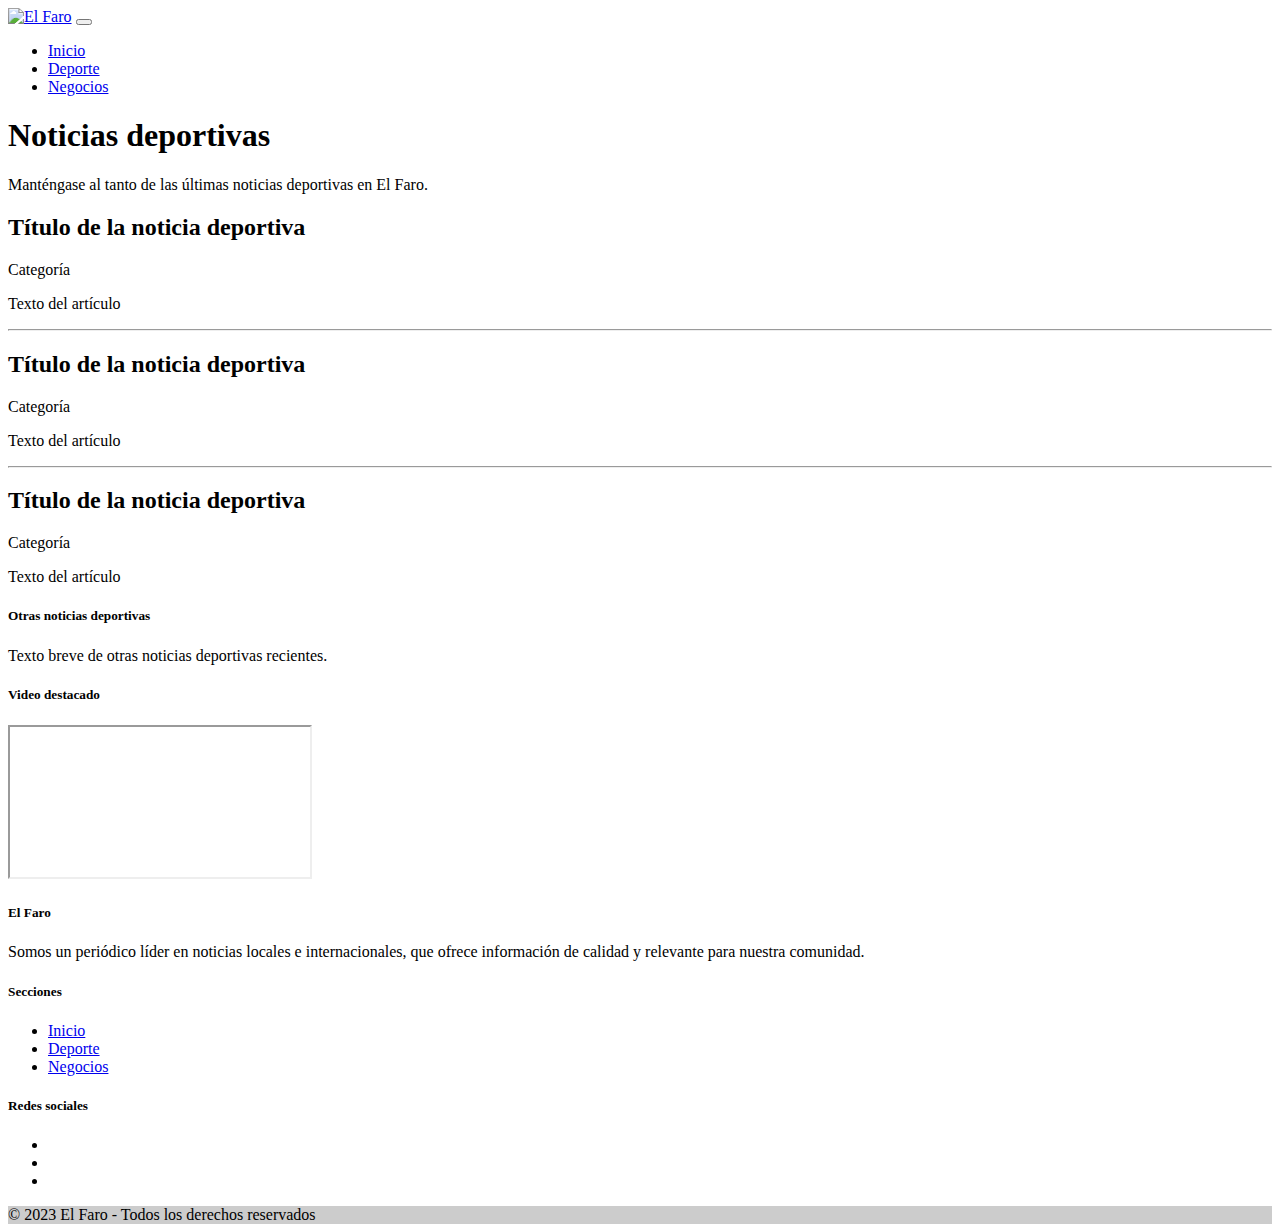
==== paginas/Deportes.html @ 7e8a6b6c "Add files via upload" ====
<!DOCTYPE html>
<html lang="es">
  <head>
    <meta charset="UTF-8">
    <meta name="viewport" content="width=device-width, initial-scale=1.0">
    <title>El Faro - Deportes</title>
    <link rel="stylesheet" href="style.css">
    <link href="https://cdn.jsdelivr.net/npm/bootstrap@5.3.0-alpha3/dist/css/bootstrap.min.css" rel="stylesheet" integrity="sha384-KK94CHFLLe+nY2dmCWGMq91rCGa5gtU4mk92HdvYe+M/SXH301p5ILy+dN9+nJOZ" crossorigin="anonymous">
  </head>
  <body>
    <nav class="navbar navbar-expand-lg navbar-light bg-light">
      <div class="container-fluid">
        <a class="navbar-brand" href="#"><img src="logo.png" alt="El Faro" height="50"></a>
        <button class="navbar-toggler" type="button" data-bs-toggle="collapse" data-bs-target="#navbarNav" aria-controls="navbarNav" aria-expanded="false" aria-label="Toggle navigation">
          <span class="navbar-toggler-icon"></span>
        </button>
        <div class="collapse navbar-collapse" id="navbarNav">
          <ul class="navbar-nav">
            <li class="nav-item">
              <a class="nav-link" href="#">Inicio</a>
            </li>
            <li class="nav-item">
              <a class="nav-link active" aria-current="page" href="#">Deporte</a>
            </li>
            <li class="nav-item">
              <a class="nav-link" href="#">Negocios</a>
            </li>
          </ul>
        </div>
      </div>
    </nav>

    <div class="jumbotron jumbotron-fluid">
      <div class="container">
        <h1 class="display-4">Noticias deportivas</h1>
        <p class="lead">Manténgase al tanto de las últimas noticias deportivas en El Faro.</p>
      </div>
    </div>

    <main class="container my-5">
      <div class="row">
        <div class="col-lg-8">
          <h2>Título de la noticia deportiva</h2>
          <p>Categoría</p>
          <p>Texto del artículo</p>
          <hr>
          <h2>Título de la noticia deportiva</h2>
          <p>Categoría</p>
          <p>Texto del artículo</p>
          <hr>
          <h2>Título de la noticia deportiva</h2>
          <p>Categoría</p>
          <p>Texto del artículo</p>
        </div>
        <div class="col-lg-4">
          <div class="card">
            <div class="card-body">
              <h5 class="card-title">Otras noticias deportivas</h5>
              <p class="card-text">Texto breve de otras noticias deportivas recientes.</p>
            </div>
          </div>
          <div class="card mt-3">
            <div class="card-body">
              <h5 class="card-title">Video destacado</h5>
              <div class="embed-responsive embed-responsive-16by9">
                <iframe class="embed-responsive-item" src="https://www.youtube.com/embed/VIDEO_ID" allowfullscreen></iframe>
</div>
</div>
</div>
</div>
</div>
</main>
<footer class="bg-light text-center text-lg-start mt-5">
  <div class="container p-4">
    <div class="row">
      <div class="col-lg-6 col-md-12 mb-4 mb-md-0">
        <h5 class="text-uppercase">El Faro</h5>
        <p>Somos un periódico líder en noticias locales e internacionales, que ofrece información de calidad y relevante para nuestra comunidad.</p>
      </div>
      <div class="col-lg-3 col-md-6 mb-4 mb-md-0">
        <h5 class="text-uppercase">Secciones</h5>
        <ul class="list-unstyled mb-0">
          <li>
            <a href="#">Inicio</a>
          </li>
          <li>
            <a href="#">Deporte</a>
          </li>
          <li>
            <a href="#">Negocios</a>
          </li>
        </ul>
      </div>
      <div class="col-lg-3 col-md-6 mb-4 mb-md-0">
        <h5 class="text-uppercase mb-0">Redes sociales</h5>
        <ul class="list-unstyled">
          <li>
            <a href="#" class="me-4 text-reset">
              <i class="fab fa-facebook-f"></i>
            </a>
          </li>
          <li>
            <a href="#" class="me-4 text-reset">
              <i class="fab fa-twitter"></i>
            </a>
          </li>
          <li>
            <a href="#" class="me-4 text-reset">
              <i class="fab fa-instagram"></i>
            </a>
          </li>
        </ul>
      </div>
    </div>
  </div>
  <div class="text-center p-3" style="background-color: rgba(0, 0, 0, 0.2);">
    © 2023 El Faro - Todos los derechos reservados
  </div>
</footer>

<script src="https://cdn.jsdelivr.net/npm/bootstrap@5.3.0-alpha3/dist/js/bootstrap.bundle.min.js" integrity="sha384-GF/h9E8jKsU6/3q6hqZU6Q8Cm0o73Yj58y4ir4y1bB8WJSdiVKLbLlOJiiaSdt8p" crossorigin="anonymous"></script>
  </body>
</html>
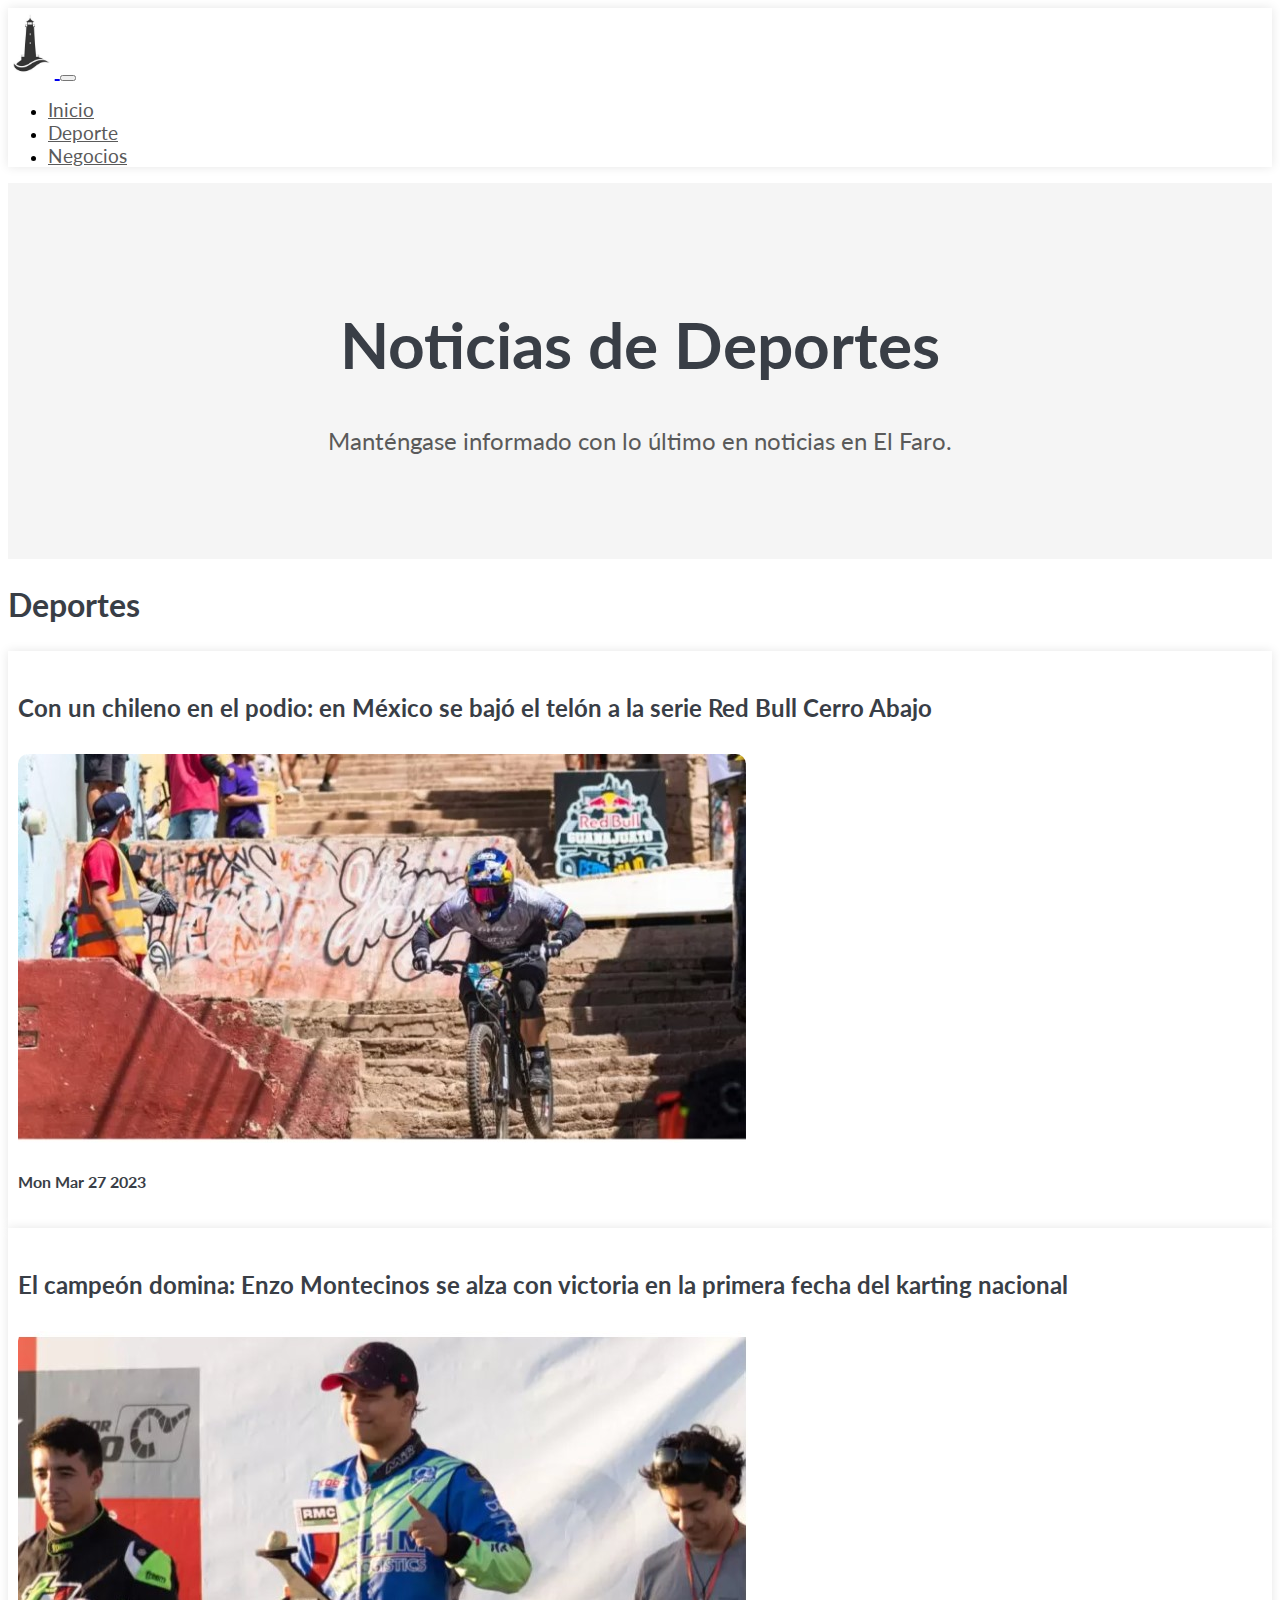
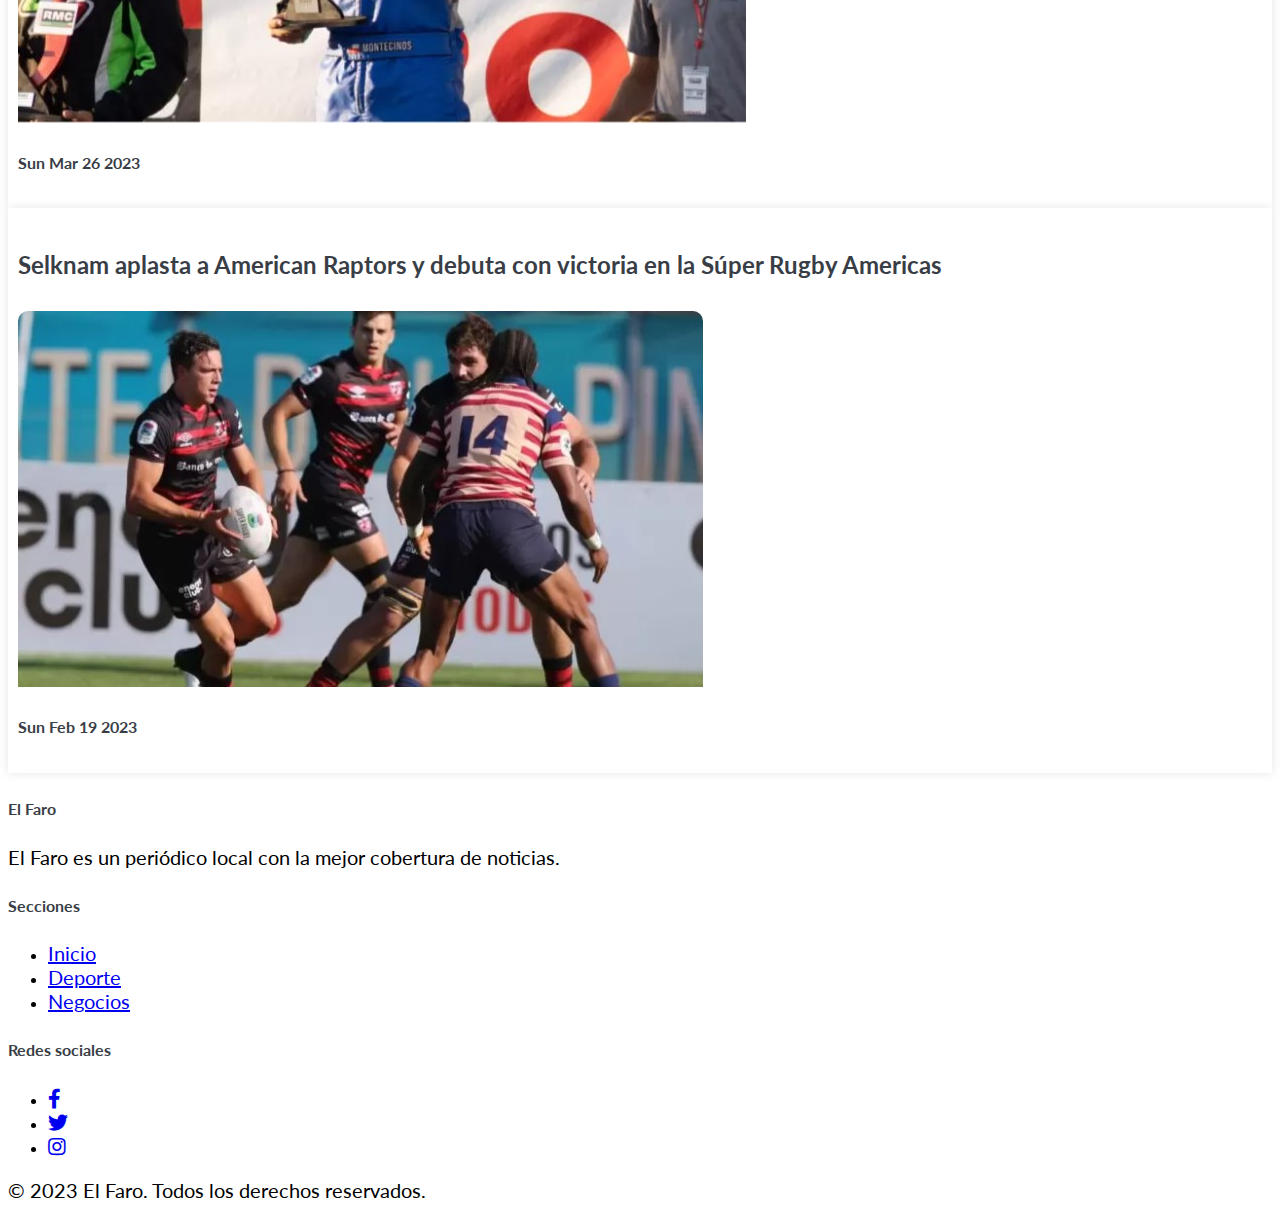
==== commit c53e86cb: "js" ====
--- a/paginas/Deportes.html
+++ b/paginas/Deportes.html
@@ -1,81 +1,89 @@
 <!DOCTYPE html>
 <html lang="es">
-  <head>
-    <meta charset="UTF-8">
-    <meta name="viewport" content="width=device-width, initial-scale=1.0">
-    <title>El Faro - Deportes</title>
-    <link rel="stylesheet" href="style.css">
-    <link href="https://cdn.jsdelivr.net/npm/bootstrap@5.3.0-alpha3/dist/css/bootstrap.min.css" rel="stylesheet" integrity="sha384-KK94CHFLLe+nY2dmCWGMq91rCGa5gtU4mk92HdvYe+M/SXH301p5ILy+dN9+nJOZ" crossorigin="anonymous">
-  </head>
-  <body>
-    <nav class="navbar navbar-expand-lg navbar-light bg-light">
-      <div class="container-fluid">
-        <a class="navbar-brand" href="#"><img src="logo.png" alt="El Faro" height="50"></a>
-        <button class="navbar-toggler" type="button" data-bs-toggle="collapse" data-bs-target="#navbarNav" aria-controls="navbarNav" aria-expanded="false" aria-label="Toggle navigation">
-          <span class="navbar-toggler-icon"></span>
-        </button>
-        <div class="collapse navbar-collapse" id="navbarNav">
-          <ul class="navbar-nav">
-            <li class="nav-item">
-              <a class="nav-link" href="#">Inicio</a>
-            </li>
-            <li class="nav-item">
-              <a class="nav-link active" aria-current="page" href="#">Deporte</a>
-            </li>
-            <li class="nav-item">
-              <a class="nav-link" href="#">Negocios</a>
-            </li>
-          </ul>
-        </div>
-      </div>
-    </nav>
+<head>
+  <meta charset="UTF-8">
+  <meta name="viewport" content="width=device-width, initial-scale=1.0">
+  <title>El Faro - Noticias</title>
+  <!--Font Awesome-->
+	<link rel="stylesheet" href="https://cdnjs.cloudflare.com/ajax/libs/font-awesome/5.15.3/css/all.min.css">
+  <!--Bootstrap CSS-->
+  <link href="https://cdn.jsdelivr.net/npm/bootstrap@5.3.0-alpha3/dist/css/bootstrap.min.css" rel="stylesheet" integrity="sha384-KK94CHFLLe+nY2dmCWGMq91rCGa5gtU4mk92HdvYe+M/SXH301p5ILy+dN9+nJOZ" crossorigin="anonymous">
+  <!-- Custom CSS -->
+  <link rel="stylesheet" href="../css/style.css">
+</head>
+<body onload="Listar_Noticias('deportes')">
 
-    <div class="jumbotron jumbotron-fluid">
-      <div class="container">
-        <h1 class="display-4">Noticias deportivas</h1>
-        <p class="lead">Manténgase al tanto de las últimas noticias deportivas en El Faro.</p>
-      </div>
+  <!-- Navbar -->
+<nav class="navbar navbar-expand-lg navbar-light bg-light">
+  <div class="container-fluid">
+    <a class="" href="#">
+      <img src="../resources/images/logo.png" alt="El Faro" height="60" class="logo-img">
+    </a>
+    <button class="navbar-toggler" type="button" data-bs-toggle="collapse" data-bs-target="#navbarNav" aria-controls="navbarNav" aria-expanded="false" aria-label="Toggle navigation">
+      <span class="navbar-toggler-icon"></span>
+    </button>
+    <div class="collapse navbar-collapse" id="navbarNav">
+      <ul class="navbar-nav">
+        <li class="nav-item">
+          <a class="nav-link active" aria-current="page" href="#">Inicio</a>
+        </li>
+        <li class="nav-item">
+          <a class="nav-link" href="#">Deporte</a>
+        </li>
+        <li class="nav-item">
+          <a class="nav-link" href="#">Negocios</a>
+        </li>
+      </ul>
     </div>
+  </div>
+</nav>
+  <!-- Jumbotron -->
+  <div class="jumbotron jumbotron-fluid">
+    <div class="container">
+      <h1 class="display-4">Noticias de Deportes</h1>
+      <p class="lead">Manténgase informado con lo último en noticias en El Faro.</p>
+    </div>
+  </div>
+  <!-- Main content -->
+  <main class="container my-5" id="Noticias">
+<!-- 	<div class="row">
+		<div class="col-md-4">
+			<div class="card">
+			  <div class="card-body">
+				<h5 class="card-title">Otras noticias</h5>
+				<p class="card-text">Texto breve de otras noticias recientes.</p>
+			  </div>
+			</div>
+			<div class="card mt-3">
+				<div class="card-body">
+					<h5 class="card-title">Video destacado</h5>
+					<div class="embed-responsive embed-responsive-16by9">
+						<iframe class="embed-responsive-item" src="https://www.youtube.com/embed/dQw4w9WgXcQ" allowfullscreen></iframe>
+					</div>
+				</div>
+			</div>
+			<div class="card mt-3">
+				<div class="card-body">
+					<h5 class="card-title">Audio destacado</h5>
+					<audio controls>
+					<source src="audio.mp3" type="audio/mpeg">
+					Your browser does not support the audio element.
+					</audio>
+				</div>
+			</div>
+		</div>-->
+<!-- Deporte -->
+<!-- Deporte -->
+<!-- Negocios -->
 
-    <main class="container my-5">
-      <div class="row">
-        <div class="col-lg-8">
-          <h2>Título de la noticia deportiva</h2>
-          <p>Categoría</p>
-          <p>Texto del artículo</p>
-          <hr>
-          <h2>Título de la noticia deportiva</h2>
-          <p>Categoría</p>
-          <p>Texto del artículo</p>
-          <hr>
-          <h2>Título de la noticia deportiva</h2>
-          <p>Categoría</p>
-          <p>Texto del artículo</p>
-        </div>
-        <div class="col-lg-4">
-          <div class="card">
-            <div class="card-body">
-              <h5 class="card-title">Otras noticias deportivas</h5>
-              <p class="card-text">Texto breve de otras noticias deportivas recientes.</p>
-            </div>
-          </div>
-          <div class="card mt-3">
-            <div class="card-body">
-              <h5 class="card-title">Video destacado</h5>
-              <div class="embed-responsive embed-responsive-16by9">
-                <iframe class="embed-responsive-item" src="https://www.youtube.com/embed/VIDEO_ID" allowfullscreen></iframe>
-</div>
-</div>
-</div>
-</div>
-</div>
 </main>
+<!-- Footer -->
 <footer class="bg-light text-center text-lg-start mt-5">
   <div class="container p-4">
     <div class="row">
       <div class="col-lg-6 col-md-12 mb-4 mb-md-0">
         <h5 class="text-uppercase">El Faro</h5>
-        <p>Somos un periódico líder en noticias locales e internacionales, que ofrece información de calidad y relevante para nuestra comunidad.</p>
+        <p>El Faro es un periódico local con la mejor cobertura de noticias.</p>
       </div>
       <div class="col-lg-3 col-md-6 mb-4 mb-md-0">
         <h5 class="text-uppercase">Secciones</h5>
@@ -93,31 +101,26 @@
       </div>
       <div class="col-lg-3 col-md-6 mb-4 mb-md-0">
         <h5 class="text-uppercase mb-0">Redes sociales</h5>
-        <ul class="list-unstyled">
-          <li>
-            <a href="#" class="me-4 text-reset">
-              <i class="fab fa-facebook-f"></i>
-            </a>
-          </li>
-          <li>
-            <a href="#" class="me-4 text-reset">
-              <i class="fab fa-twitter"></i>
-            </a>
-          </li>
-          <li>
-            <a href="#" class="me-4 text-reset">
-              <i class="fab fa-instagram"></i>
-            </a>
-          </li>
-        </ul>
+				<div class="col-md-6">
+					<ul class="footer-social-media">
+						<li><a href="#"><i class="fab fa-facebook-f"></i></a></li>
+						<li><a href="#"><i class="fab fa-twitter"></i></a></li>
+						<li><a href="#"><i class="fab fa-instagram"></i></a></li>
+					</ul>
+				</div>
       </div>
     </div>
   </div>
-  <div class="text-center p-3" style="background-color: rgba(0, 0, 0, 0.2);">
-    © 2023 El Faro - Todos los derechos reservados
-  </div>
+    <div class="text-center p-3">
+      <p>© 2023 El Faro. Todos los derechos reservados.</p>
+    </div>
 </footer>
+	<!-- Incluir el archivo JavaScript de Bootstrap 
+	<script src="https://davidmortizm.github.io/js/funciones.js"></script>-->
 
-<script src="https://cdn.jsdelivr.net/npm/bootstrap@5.3.0-alpha3/dist/js/bootstrap.bundle.min.js" integrity="sha384-GF/h9E8jKsU6/3q6hqZU6Q8Cm0o73Yj58y4ir4y1bB8WJSdiVKLbLlOJiiaSdt8p" crossorigin="anonymous"></script>
-  </body>
+		<!-- Incluir el archivo JavaScript de Bootstrap -->
+	<script src="../js/funciones.js"></script>
+	<script src="https://cdn.jsdelivr.net/npm/bootstrap@5.3.0-alpha3/dist/js/bootstrap.bundle.min.js" integrity="sha384-ENjdO4Dr2bkBIFxQpeoTz1HIcje39Wm4jDKdf19U8gI4ddQ3GYNS7NTKfAdVQSZe" crossorigin="anonymous"></script>
+
+</body>
 </html>--- a/css/style.css
+++ b/css/style.css
@@ -0,0 +1,147 @@
+/*Se importa la fuente "Oswald" desde Google Fonts para usar en toda la página.*/
+/*@import url("https://fonts.googleapis.com/css2?family=Oswald:wght@200&display=swap");*/
+@import url('https://fonts.googleapis.com/css2?family=Lato&display=swap');
+
+/*Se aplica a todos los elementos de la página y establece que la fuente utilizada será "Oswald" y la tipografía se establece como "sans-serif".*/
+* {
+  /*font-family: "Oswald", sans-serif;*/
+  font-family: 'Lato', sans-serif;
+}
+html {  font-size: 16px; /* Tamaño de fuente base */}
+
+p, a, label, input,textarea, button {  font-size: 1.25em; /* 16px */}
+
+h1 {  font-size: 2.5rem; /* 40px */}
+
+h2 {  font-size: 2rem; /* 32px */}
+
+h3 {  font-size: 1.75rem; /* 24px */}
+
+h4 {  font-size: 1.5rem; /* 20px */}
+
+h5 {  font-size: 1rem; /* 16px */}
+
+h6 {  font-size: 0.875rem; /* 14px */}
+
+
+
+/* Estilos de la jumbotron */
+.jumbotron {
+  background-color: #F5F5F5;
+  text-align: center;
+  padding: 5rem 2rem;
+}
+
+.jumbotron h1 {
+  font-size: 4rem;
+  color: #393E46;
+}
+
+.jumbotron p {
+  font-size: 1.5rem;
+  color: #5A5A5A;
+}
+
+/* Estilos de los títulos */
+h1, h2, h3, h4, h5, h6 {
+  color: #393E46;
+}
+
+/* Estilos de las tarjetas */
+.card {
+  border: none;
+  background-color: #FFFFFF;
+  box-shadow: 0px 0px 10px rgba(0, 0, 0, 0.1);
+  padding: 10px;
+}
+
+.card-subtitle {
+  color: #5A5A5A;
+  text-align: justify;
+}
+
+.card-text {
+  color: #393E46;
+  text-align: justify;
+}
+
+.card-img-top {
+  border-radius: 10px 10px 0 0;
+}
+
+/* Estilos del navbar */
+.navbar {
+  background-color: #FFFFFF;
+  box-shadow: 0px 0px 10px rgba(0, 0, 0, 0.1);
+}
+
+.nav-link {
+  color: #5A5A5A;
+  font-size: 1.2rem;
+}
+
+.nav-link:hover {
+  color: #393E46;
+}
+
+.navbar-brand img {
+  filter: invert(31%) sepia(62%) saturate(3544%) hue-rotate(187deg) brightness(102%) contrast(95%);
+}
+
+.navbar-toggler-icon {
+  border: none;
+  background-image: url("data:image/svg+xml,%3csvg viewBox='0 0 30 30' xmlns='http://www.w3.org/2000/svg'%3e%3cpath stroke='rgba%28186%2C 186%2C 186%2C 1%29' stroke-linecap='round' stroke-miterlimit='10' stroke-width='2' d='M4 7h22M4 15h22M4 23h22'/%3e%3c/svg%3e");
+}
+
+/* Estilos de los botones */
+.btn-primary {
+  background-color: #00909E;
+  border-color: #00909E;
+}
+
+.btn-primary:hover {
+  background-color: #008B94;
+  border-color: #008B94;
+}
+
+.btn-outline-primary {
+  color: #00909E;
+  border-color: #00909E;
+}
+
+.btn-outline-primary:hover {
+  background-color: #00909E;
+  color: #FFFFFF;
+}
+
+.btn-secondary {
+  background-color: #393E46;
+  border-color: #393E46;
+}
+
+.btn-secondary:hover {
+  background-color: #2B2E36;
+  border-color: #2B2E36;
+}
+
+.btn-outline-secondary {
+  color: #393E46;
+  border-color: #393E46;
+}
+
+.btn-outline-secondary:hover {
+  background-color: #393E46;
+  color: #FFFFFF;
+}
+.logo-img {
+  background-color: transparent;
+  padding: 5px;
+  border-radius: 5px;
+}
+a.navbar-brand {
+  color: white !important;
+}
+.cardhover:hover {
+  transform: scale(1.05);
+  font-weight: bold;
+}
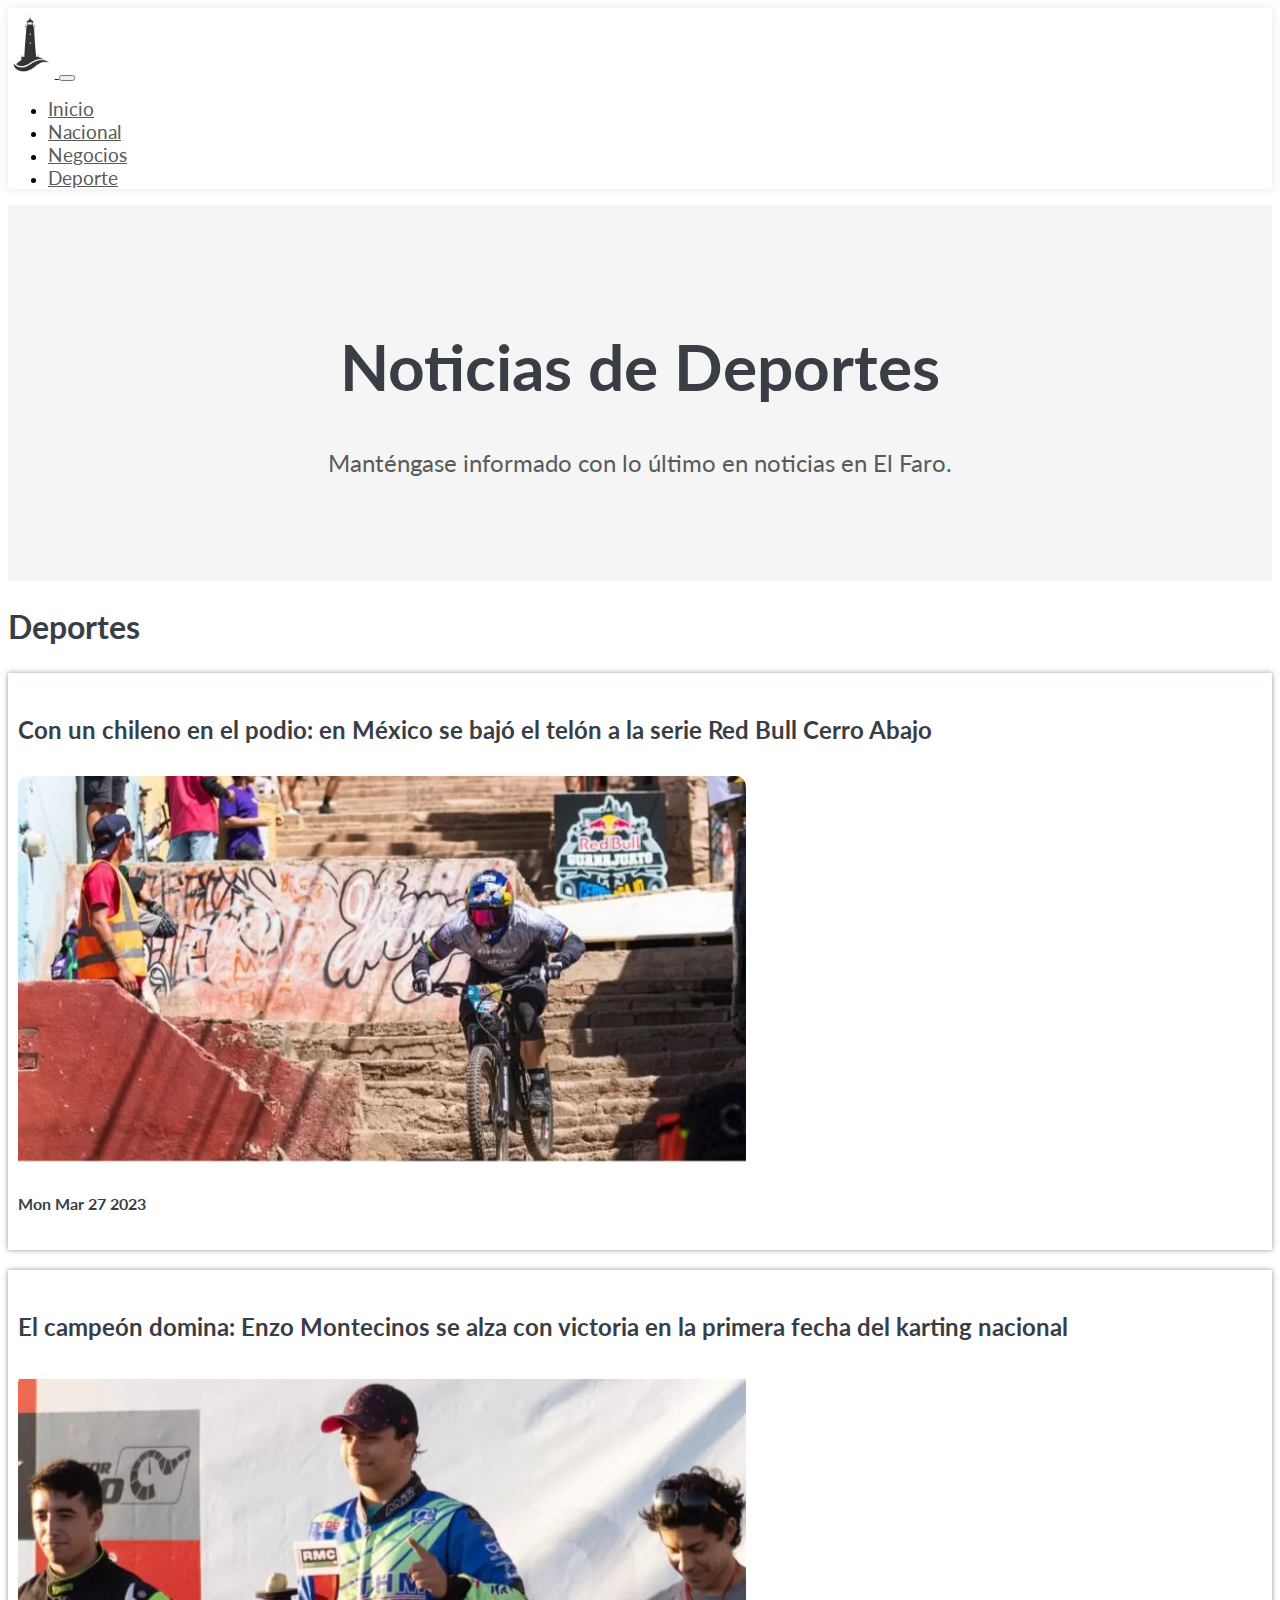
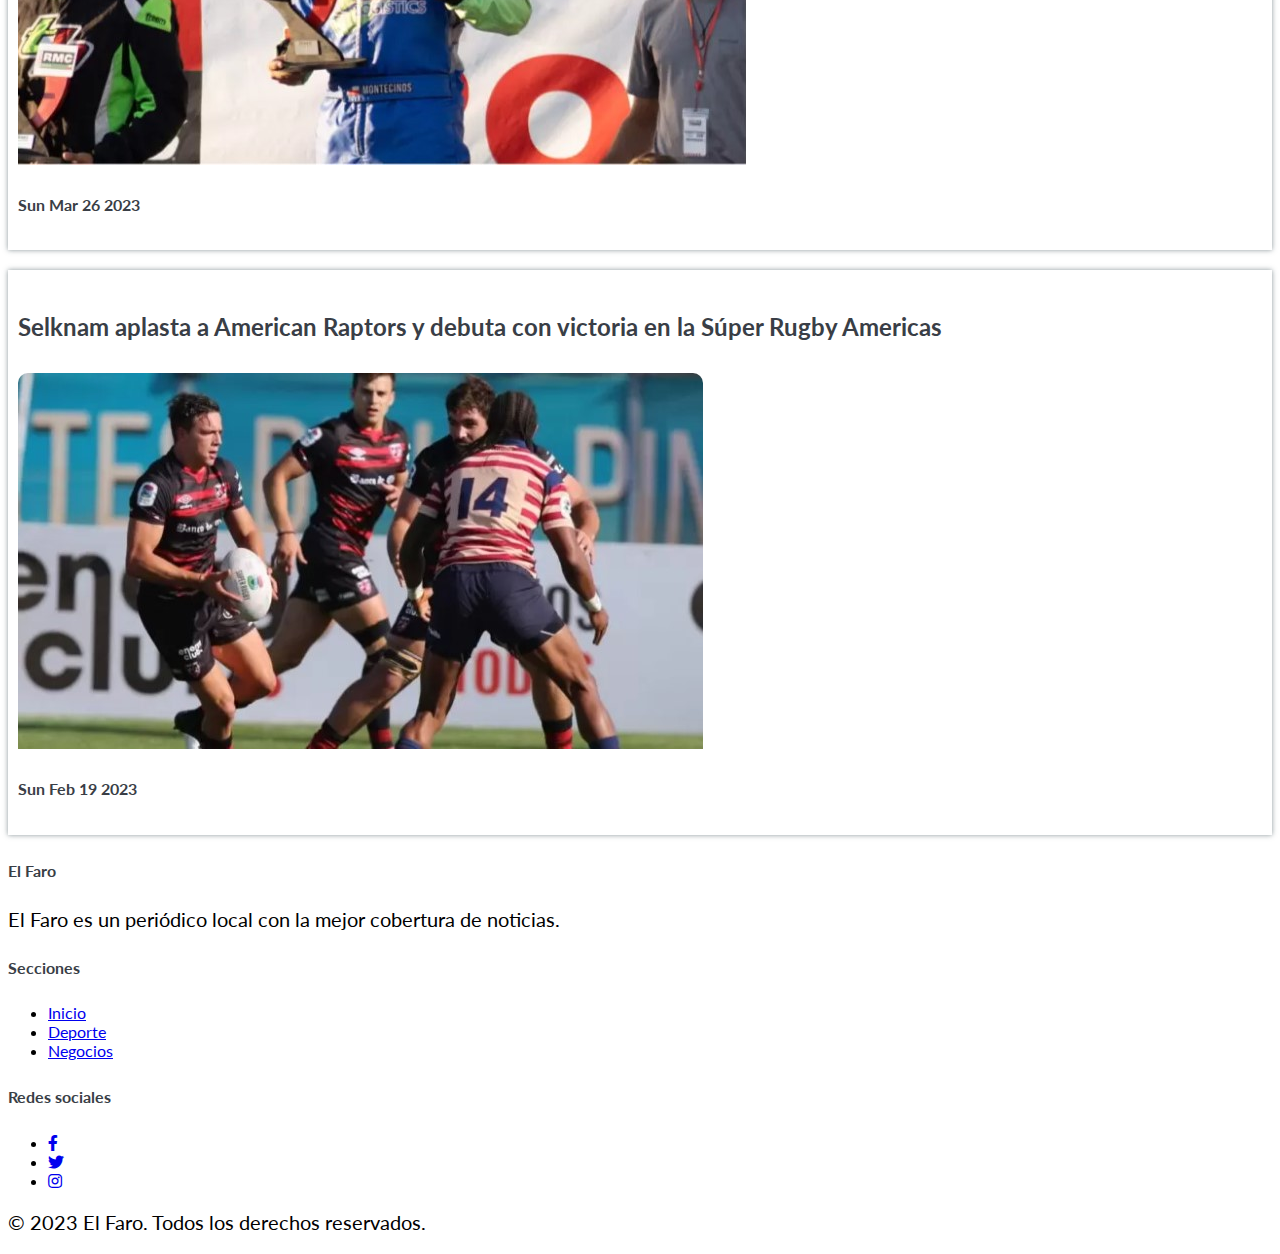
==== commit 978962b5: "js" ====
--- a/paginas/Deportes.html
+++ b/paginas/Deportes.html
@@ -25,13 +25,16 @@
     <div class="collapse navbar-collapse" id="navbarNav">
       <ul class="navbar-nav">
         <li class="nav-item">
-          <a class="nav-link active" aria-current="page" href="#">Inicio</a>
+          <a class="nav-link" href="principal.html">Inicio</a>
         </li>
         <li class="nav-item">
-          <a class="nav-link" href="#">Deporte</a>
+          <a class="nav-link" href="nacional.html">Nacional</a>
+        </li>        
+        <li class="nav-item">
+          <a class="nav-link" href="negocios.html">Negocios</a>
         </li>
         <li class="nav-item">
-          <a class="nav-link" href="#">Negocios</a>
+          <a class="nav-link active" aria-current="page" href="deportes.html">Deporte</a>
         </li>
       </ul>
     </div>
--- a/css/style.css
+++ b/css/style.css
@@ -9,7 +9,7 @@
 }
 html {  font-size: 16px; /* Tamaño de fuente base */}
 
-p, a, label, input,textarea, button {  font-size: 1.25em; /* 16px */}
+p,  label, input,textarea, button {  font-size: 1.25em; /* 16px */}
 
 h1 {  font-size: 2.5rem; /* 40px */}
 
@@ -51,7 +51,11 @@
 .card {
   border: none;
   background-color: #FFFFFF;
-  box-shadow: 0px 0px 10px rgba(0, 0, 0, 0.1);
+  /*
+  box-shadow: 0px 0px 10px rgba(0, 0, 0, 0.1);*/
+
+  transition: box-shadow 0.2s ease-in-out;
+  box-shadow: 0px 0px 5px rgba(35, 56, 63, 0.527);
   padding: 10px;
 }
 
@@ -144,4 +148,10 @@
 .cardhover:hover {
   transform: scale(1.05);
   font-weight: bold;
+ /* box-shadow: 0px 0px 100px rgba(0, 0, 0, 0.1);*/
+ box-shadow: 0px 0px 10px rgba(35, 56, 63, 0.527);
+
 }
+.custom-col{
+  margin-bottom: 20px;
+}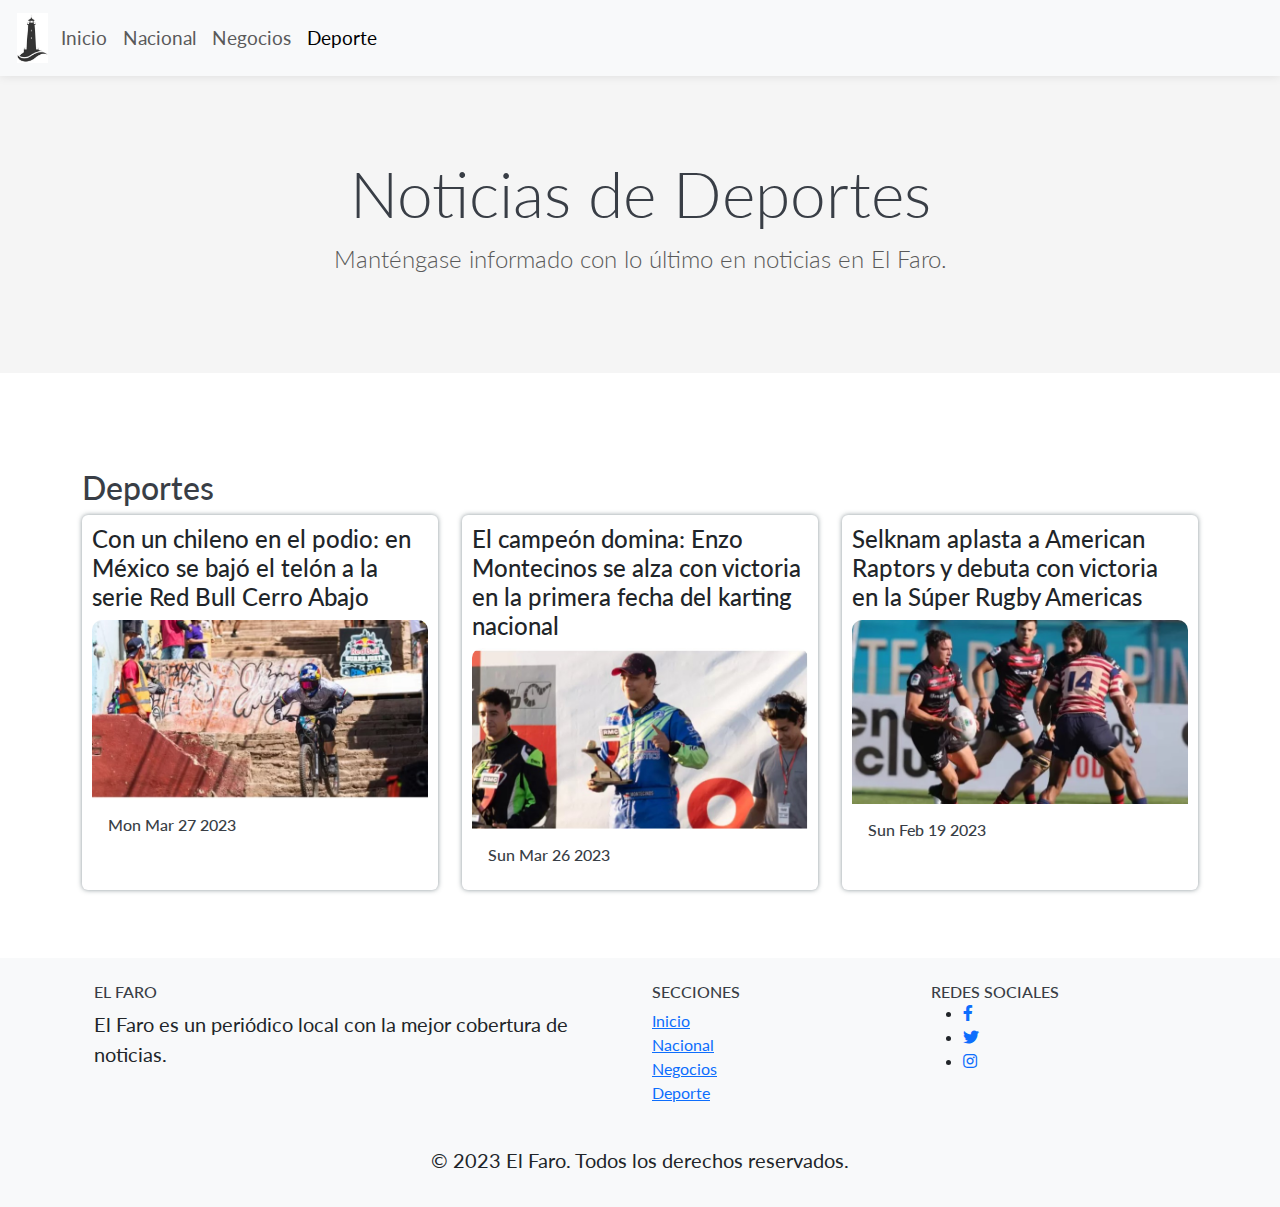
==== commit 962455d1: "js" ====
--- a/paginas/Deportes.html
+++ b/paginas/Deportes.html
@@ -4,126 +4,78 @@
   <meta charset="UTF-8">
   <meta name="viewport" content="width=device-width, initial-scale=1.0">
   <title>El Faro - Noticias</title>
-  <!--Font Awesome-->
-	<link rel="stylesheet" href="https://cdnjs.cloudflare.com/ajax/libs/font-awesome/5.15.3/css/all.min.css">
-  <!--Bootstrap CSS-->
-  <link href="https://cdn.jsdelivr.net/npm/bootstrap@5.3.0-alpha3/dist/css/bootstrap.min.css" rel="stylesheet" integrity="sha384-KK94CHFLLe+nY2dmCWGMq91rCGa5gtU4mk92HdvYe+M/SXH301p5ILy+dN9+nJOZ" crossorigin="anonymous">
-  <!-- Custom CSS -->
+  <link rel="stylesheet" href="https://cdnjs.cloudflare.com/ajax/libs/font-awesome/5.15.3/css/all.min.css">
+  <link href="https://cdn.jsdelivr.net/npm/bootstrap@5.3.0-alpha3/dist/css/bootstrap.min.css" rel="stylesheet">
   <link rel="stylesheet" href="../css/style.css">
 </head>
 <body onload="Listar_Noticias('deportes')">
-
-  <!-- Navbar -->
-<nav class="navbar navbar-expand-lg navbar-light bg-light">
-  <div class="container-fluid">
-    <a class="" href="#">
-      <img src="../resources/images/logo.png" alt="El Faro" height="60" class="logo-img">
-    </a>
-    <button class="navbar-toggler" type="button" data-bs-toggle="collapse" data-bs-target="#navbarNav" aria-controls="navbarNav" aria-expanded="false" aria-label="Toggle navigation">
-      <span class="navbar-toggler-icon"></span>
-    </button>
-    <div class="collapse navbar-collapse" id="navbarNav">
-      <ul class="navbar-nav">
-        <li class="nav-item">
-          <a class="nav-link" href="principal.html">Inicio</a>
-        </li>
-        <li class="nav-item">
-          <a class="nav-link" href="nacional.html">Nacional</a>
-        </li>        
-        <li class="nav-item">
-          <a class="nav-link" href="negocios.html">Negocios</a>
-        </li>
-        <li class="nav-item">
-          <a class="nav-link active" aria-current="page" href="deportes.html">Deporte</a>
-        </li>
-      </ul>
+  <nav class="navbar navbar-expand-lg navbar-light bg-light">
+    <div class="container-fluid">
+      <a class="" href="#">
+        <img src="../resources/images/logo.png" alt="El Faro" height="60" class="logo-img">
+      </a>
+      <button class="navbar-toggler" type="button" data-bs-toggle="collapse" data-bs-target="#navbarNav" aria-controls="navbarNav" aria-expanded="false" aria-label="Toggle navigation">
+        <span class="navbar-toggler-icon"></span>
+      </button>
+      <div class="collapse navbar-collapse" id="navbarNav">
+        <ul class="navbar-nav">
+          <li class="nav-item">
+            <a class="nav-link" onclick="Click_link()" href="principal.html">Inicio</a>
+          </li>
+          <li class="nav-item">
+            <a class="nav-link" onclick="Click_link()" href="nacional.html">Nacional</a>
+          </li>        
+          <li class="nav-item">
+            <a class="nav-link" onclick="Click_link()" href="negocios.html">Negocios</a>
+          </li>
+          <li class="nav-item">
+            <a class="nav-link active" onclick="Click_link()" aria-current="page" href="deportes.html">Deporte</a>
+          </li>
+        </ul>
+      </div>
     </div>
-  </div>
-</nav>
-  <!-- Jumbotron -->
+  </nav>
   <div class="jumbotron jumbotron-fluid">
     <div class="container">
       <h1 class="display-4">Noticias de Deportes</h1>
       <p class="lead">Manténgase informado con lo último en noticias en El Faro.</p>
     </div>
   </div>
-  <!-- Main content -->
   <main class="container my-5" id="Noticias">
-<!-- 	<div class="row">
-		<div class="col-md-4">
-			<div class="card">
-			  <div class="card-body">
-				<h5 class="card-title">Otras noticias</h5>
-				<p class="card-text">Texto breve de otras noticias recientes.</p>
-			  </div>
-			</div>
-			<div class="card mt-3">
-				<div class="card-body">
-					<h5 class="card-title">Video destacado</h5>
-					<div class="embed-responsive embed-responsive-16by9">
-						<iframe class="embed-responsive-item" src="https://www.youtube.com/embed/dQw4w9WgXcQ" allowfullscreen></iframe>
-					</div>
-				</div>
-			</div>
-			<div class="card mt-3">
-				<div class="card-body">
-					<h5 class="card-title">Audio destacado</h5>
-					<audio controls>
-					<source src="audio.mp3" type="audio/mpeg">
-					Your browser does not support the audio element.
-					</audio>
-				</div>
-			</div>
-		</div>-->
-<!-- Deporte -->
-<!-- Deporte -->
-<!-- Negocios -->
-
-</main>
-<!-- Footer -->
-<footer class="bg-light text-center text-lg-start mt-5">
-  <div class="container p-4">
-    <div class="row">
-      <div class="col-lg-6 col-md-12 mb-4 mb-md-0">
-        <h5 class="text-uppercase">El Faro</h5>
-        <p>El Faro es un periódico local con la mejor cobertura de noticias.</p>
-      </div>
-      <div class="col-lg-3 col-md-6 mb-4 mb-md-0">
-        <h5 class="text-uppercase">Secciones</h5>
-        <ul class="list-unstyled mb-0">
-          <li>
-            <a href="#">Inicio</a>
-          </li>
-          <li>
-            <a href="#">Deporte</a>
-          </li>
-          <li>
-            <a href="#">Negocios</a>
-          </li>
-        </ul>
-      </div>
-      <div class="col-lg-3 col-md-6 mb-4 mb-md-0">
-        <h5 class="text-uppercase mb-0">Redes sociales</h5>
-				<div class="col-md-6">
-					<ul class="footer-social-media">
-						<li><a href="#"><i class="fab fa-facebook-f"></i></a></li>
-						<li><a href="#"><i class="fab fa-twitter"></i></a></li>
-						<li><a href="#"><i class="fab fa-instagram"></i></a></li>
-					</ul>
-				</div>
+  </main>
+  <footer class="bg-light text-center text-lg-start mt-5">
+    <div class="container p-4">
+      <div class="row">
+        <div class="col-lg-6 col-md-12 mb-4 mb-md-0">
+          <h5 class="text-uppercase">El Faro</h5>
+          <p>El Faro es un periódico local con la mejor cobertura de noticias.</p>
+        </div>
+        <div class="col-lg-3 col-md-6 mb-4 mb-md-0">
+          <h5 class="text-uppercase">Secciones</h5>
+          <ul class="list-unstyled mb-0">
+            <li><a onclick="Click_link()" href="principal.html">Inicio</a></li>
+            <li><a onclick="Click_link()" href="nacional.html">Nacional</a></li>      
+            <li><a onclick="Click_link()" href="negocios.html">Negocios</a></li>                  
+            <li><a onclick="Click_link()" href="deportes.html">Deporte</a></li>
+          </ul>
+        </div>
+        <div class="col-lg-3 col-md-6 mb-4 mb-md-0">
+          <h5 class="text-uppercase mb-0">Redes sociales</h5>
+          <div class="col-md-6">
+            <ul class="footer-social-media">
+              <li><a href="https://www.facebook.com"><i class="fab fa-facebook-f"></i></a></li>
+              <li><a href="https://www.twitter.com"><i class="fab fa-twitter"></i></a></li>
+              <li><a href="https://www.instagram.com"><i class="fab fa-instagram"></i></a></li>
+            </ul>
+          </div>
+        </div>
       </div>
     </div>
-  </div>
     <div class="text-center p-3">
       <p>© 2023 El Faro. Todos los derechos reservados.</p>
     </div>
-</footer>
-	<!-- Incluir el archivo JavaScript de Bootstrap 
-	<script src="https://davidmortizm.github.io/js/funciones.js"></script>-->
-
-		<!-- Incluir el archivo JavaScript de Bootstrap -->
-	<script src="../js/funciones.js"></script>
-	<script src="https://cdn.jsdelivr.net/npm/bootstrap@5.3.0-alpha3/dist/js/bootstrap.bundle.min.js" integrity="sha384-ENjdO4Dr2bkBIFxQpeoTz1HIcje39Wm4jDKdf19U8gI4ddQ3GYNS7NTKfAdVQSZe" crossorigin="anonymous"></script>
-
+  </footer>
+  <script src="../js/funciones.js"></script>
+  <script src="https://cdn.jsdelivr.net/npm/bootstrap@5.3.0-alpha3/dist/js/bootstrap.bundle.min.js"></script>
 </body>
 </html>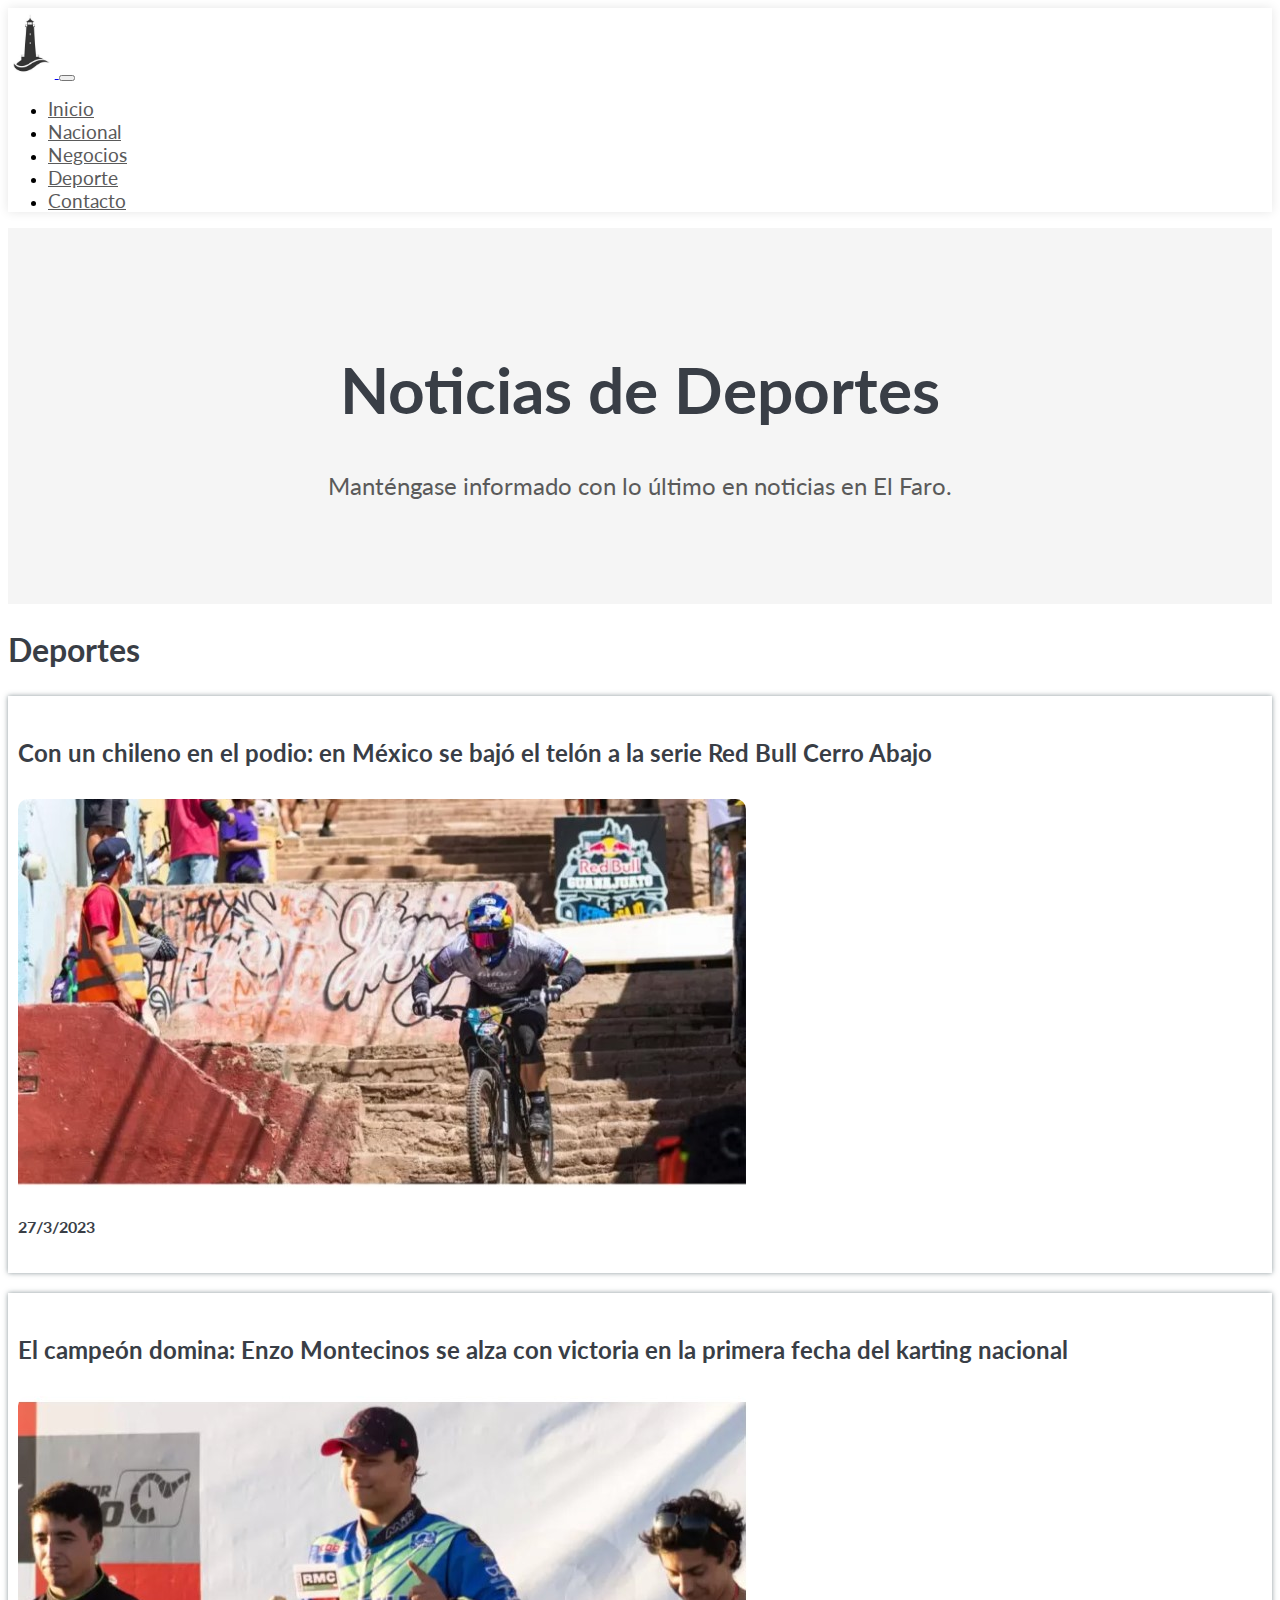
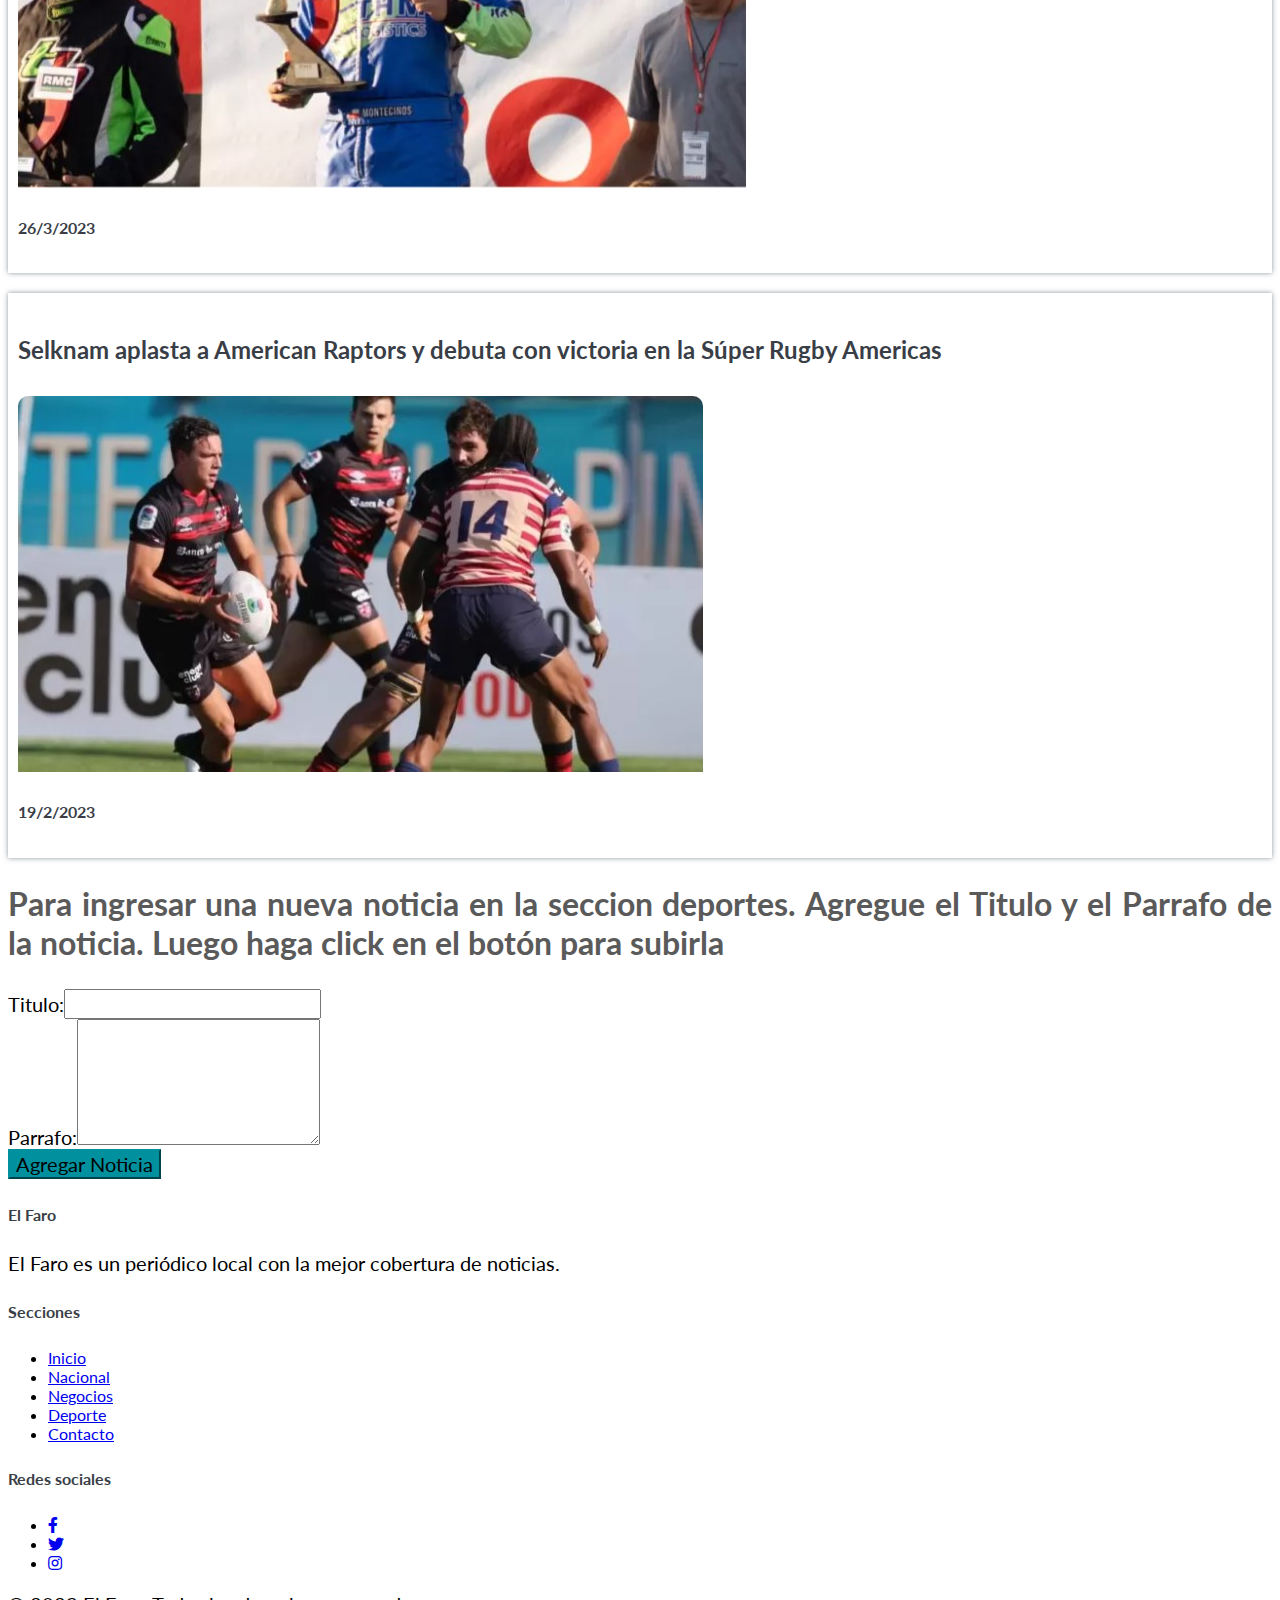
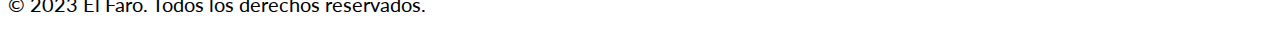
==== commit 7a45c3d8: "js" ====
--- a/paginas/Deportes.html
+++ b/paginas/Deportes.html
@@ -4,11 +4,15 @@
   <meta charset="UTF-8">
   <meta name="viewport" content="width=device-width, initial-scale=1.0">
   <title>El Faro - Noticias</title>
-  <link rel="stylesheet" href="https://cdnjs.cloudflare.com/ajax/libs/font-awesome/5.15.3/css/all.min.css">
-  <link href="https://cdn.jsdelivr.net/npm/bootstrap@5.3.0-alpha3/dist/css/bootstrap.min.css" rel="stylesheet">
+  <!--Font Awesome-->
+	<link rel="stylesheet" href="https://cdnjs.cloudflare.com/ajax/libs/font-awesome/5.15.3/css/all.min.css">
+  <!--Bootstrap CSS-->
+  <link rel="stylesheet" href="https://cdn.jsdelivr.net/npm/bootstrap@5.3.0-alpha3/dist/css/bootstrap.min.css" integrity="sha384-KK94CHFLLe+nY2dmCWGMq91rCGa5gtU4mk92HdvYe+M/SXH301p5ILy+dN9+nJOZ" crossorigin="anonymous">
+  <!-- Custom CSS -->
   <link rel="stylesheet" href="../css/style.css">
 </head>
 <body onload="Listar_Noticias('deportes')">
+  <!-- Navbar -->
   <nav class="navbar navbar-expand-lg navbar-light bg-light">
     <div class="container-fluid">
       <a class="" href="#">
@@ -23,7 +27,7 @@
             <a class="nav-link" onclick="Click_link()" href="principal.html">Inicio</a>
           </li>
           <li class="nav-item">
-            <a class="nav-link" onclick="Click_link()" href="nacional.html">Nacional</a>
+            <a class="nav-link"  onclick="Click_link()" href="nacional.html">Nacional</a>
           </li>        
           <li class="nav-item">
             <a class="nav-link" onclick="Click_link()" href="negocios.html">Negocios</a>
@@ -31,18 +35,23 @@
           <li class="nav-item">
             <a class="nav-link active" onclick="Click_link()" aria-current="page" href="deportes.html">Deporte</a>
           </li>
+          <li class="nav-item">
+            <a class="nav-link" href="contacto.html">Contacto</a>
+          </li>   
         </ul>
       </div>
     </div>
   </nav>
+  <!-- Jumbotron -->
   <div class="jumbotron jumbotron-fluid">
     <div class="container">
       <h1 class="display-4">Noticias de Deportes</h1>
       <p class="lead">Manténgase informado con lo último en noticias en El Faro.</p>
+      <div><p class="relog" id="relog"></p></div>
     </div>
   </div>
-  <main class="container my-5" id="Noticias">
-  </main>
+  <!-- Main content -->
+  <main class="container my-5" id="Noticias"></main>
   <footer class="bg-light text-center text-lg-start mt-5">
     <div class="container p-4">
       <div class="row">
@@ -57,17 +66,16 @@
             <li><a onclick="Click_link()" href="nacional.html">Nacional</a></li>      
             <li><a onclick="Click_link()" href="negocios.html">Negocios</a></li>                  
             <li><a onclick="Click_link()" href="deportes.html">Deporte</a></li>
+            <li><a href="contacto.html">Contacto</a></li>
           </ul>
         </div>
         <div class="col-lg-3 col-md-6 mb-4 mb-md-0">
           <h5 class="text-uppercase mb-0">Redes sociales</h5>
-          <div class="col-md-6">
-            <ul class="footer-social-media">
-              <li><a href="https://www.facebook.com"><i class="fab fa-facebook-f"></i></a></li>
-              <li><a href="https://www.twitter.com"><i class="fab fa-twitter"></i></a></li>
-              <li><a href="https://www.instagram.com"><i class="fab fa-instagram"></i></a></li>
-            </ul>
-          </div>
+          <ul class="footer-social-media">
+						<li><a href="https://www.facebook.com"><i class="fab fa-facebook-f"></i></a></li>
+						<li><a href="https://www.twitter.com"><i class="fab fa-twitter"></i></a></li>
+						<li><a href="https://www.instagram.com"><i class="fab fa-instagram"></i></a></li>
+          </ul>
         </div>
       </div>
     </div>
@@ -75,7 +83,8 @@
       <p>© 2023 El Faro. Todos los derechos reservados.</p>
     </div>
   </footer>
+  <!-- Incluir el archivo JavaScript de Bootstrap -->
   <script src="../js/funciones.js"></script>
-  <script src="https://cdn.jsdelivr.net/npm/bootstrap@5.3.0-alpha3/dist/js/bootstrap.bundle.min.js"></script>
+  <script src="https://cdn.jsdelivr.net/npm/bootstrap@5.3.0-alpha3/dist/js/bootstrap.bundle.min.js" integrity="sha384-ENjdO4Dr2bkBIFxQpeoTz1HIcje39Wm4jDKdf19U8gI4ddQ3GYNS7NTKfAdVQSZe" crossorigin="anonymous"></script>
 </body>
 </html>--- a/css/style.css
+++ b/css/style.css
@@ -154,4 +154,4 @@
 }
 .custom-col{
   margin-bottom: 20px;
-}+}
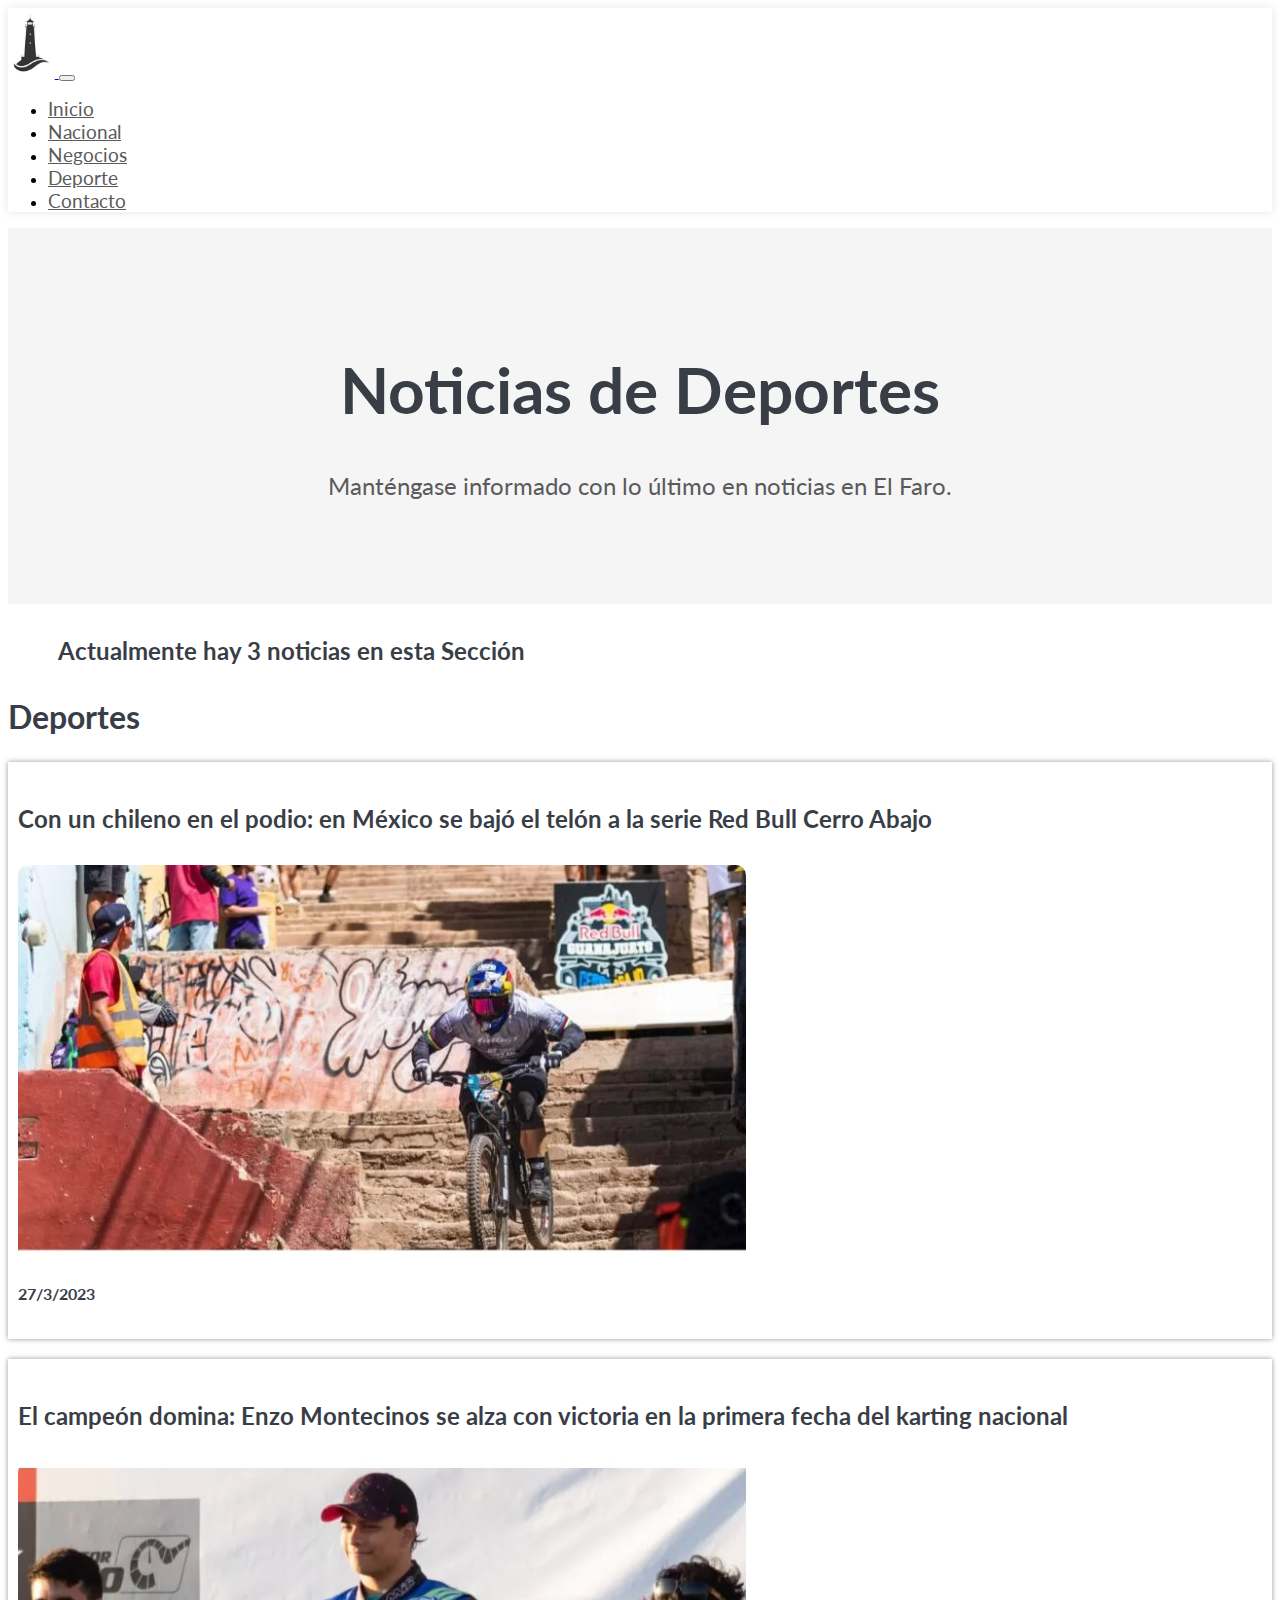
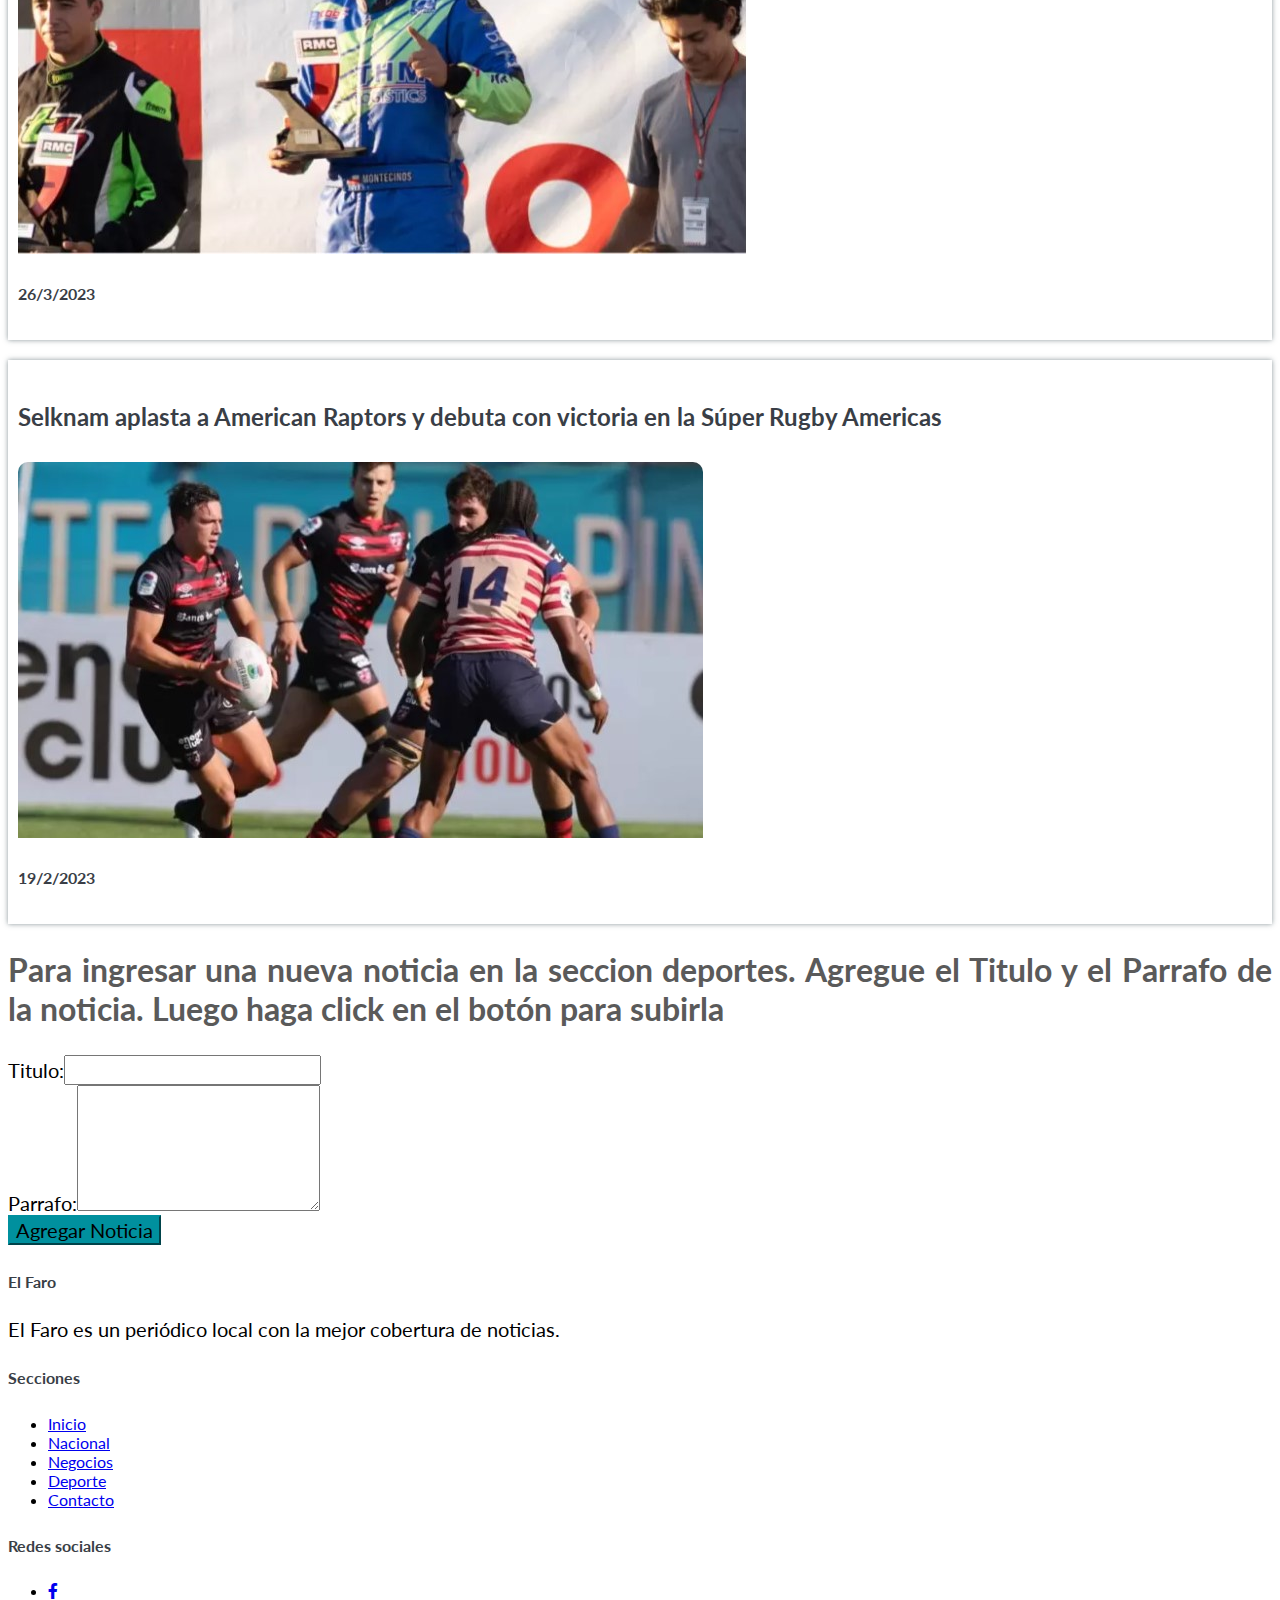
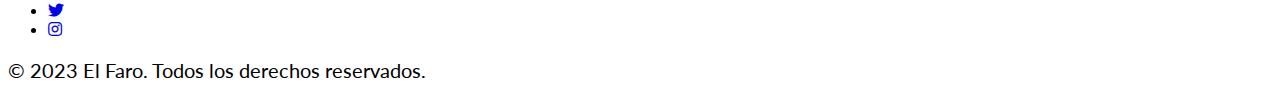
==== commit 3eaf499b: "js" ====
--- a/paginas/Deportes.html
+++ b/paginas/Deportes.html
@@ -50,6 +50,7 @@
       <div><p class="relog" id="relog"></p></div>
     </div>
   </div>
+  <div><p id="contador" style="padding-left: 50px;"></p></div>
   <!-- Main content -->
   <main class="container my-5" id="Noticias"></main>
   <footer class="bg-light text-center text-lg-start mt-5">
--- a/css/style.css
+++ b/css/style.css
@@ -150,7 +150,7 @@
   font-weight: bold;
  /* box-shadow: 0px 0px 100px rgba(0, 0, 0, 0.1);*/
  box-shadow: 0px 0px 10px rgba(35, 56, 63, 0.527);
-
+ cursor: pointer;
 }
 .custom-col{
   margin-bottom: 20px;
